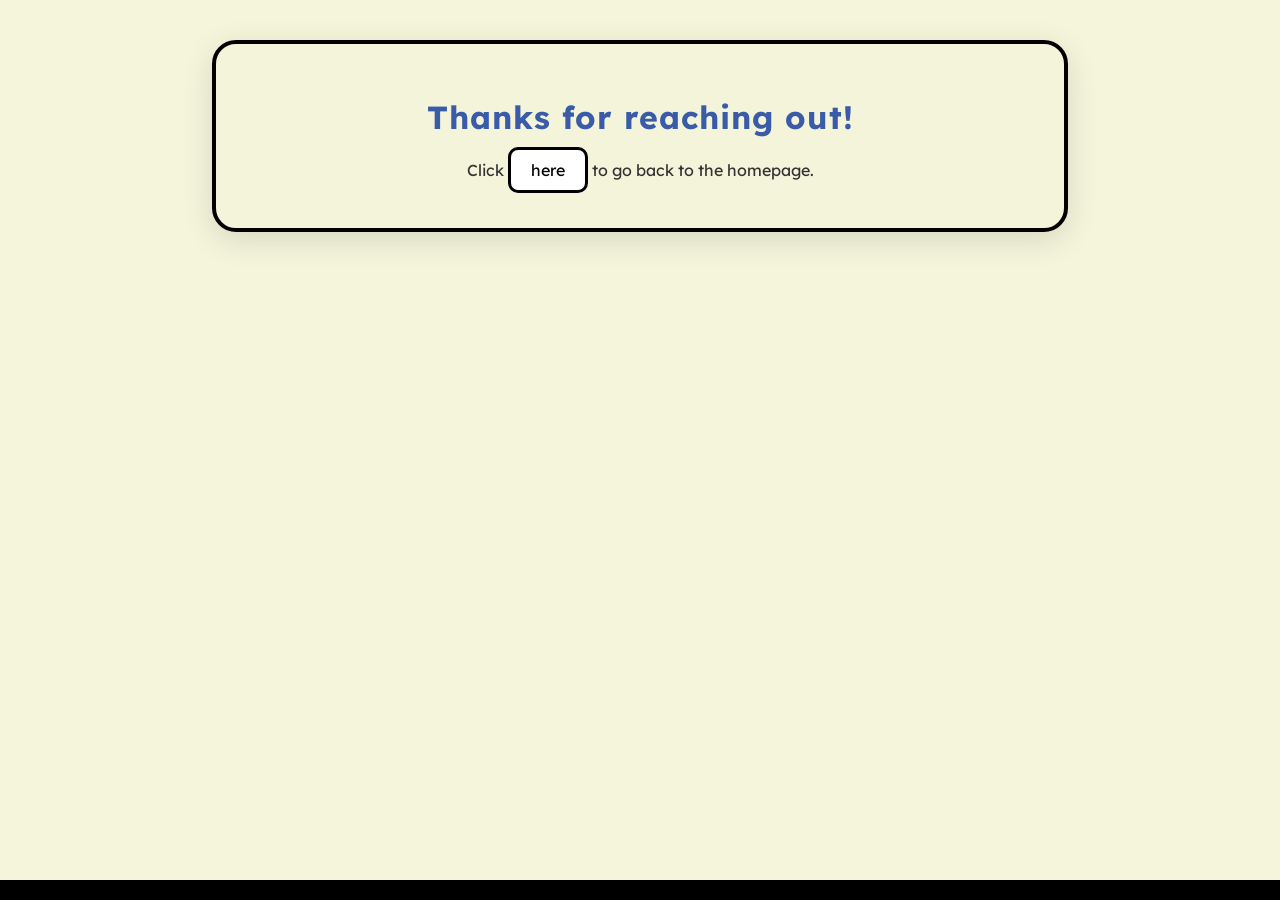
==== contact-success.html @ 4dc15fe0 "new" ====
<!DOCTYPE html>
<html lang="en">
  <head>
    <meta charset="UTF-8" />
    <meta name="viewport" content="width=device-width, initial-scale=1.0" />
    <title>Received Email</title>
    <link
      href="https://fonts.googleapis.com/css2?family=Lexend:wght@100..900&family=Permanent+Marker&display=swap"
      rel="stylesheet"
    />
    <style>
      body {
        background-color: #f5f5dc;
        margin: 0;
        padding: 0;
        font-family: "Lexend", Arial, sans-serif;
        color: #333;
      }
      .container {
        max-width: 800px;
        margin: 40px auto;
        background-color: rgba(245, 245, 220, 0.92);
        padding: 32px 24px;
        border-radius: 24px;
        border: 4px solid #000;
        box-shadow: 0 8px 32px rgba(0, 0, 0, 0.12);
        text-align: center;
      }
      h1 {
        font-family: "Permanent Marker", cursive, "Lexend", sans-serif;
        color: #3a5ca8;
        font-size: 2rem;
        margin-bottom: 0.7em;
        letter-spacing: 1px;
      }
      .footer {
        background-color: #000;
        color: #fff;
        padding: 10px;
        position: fixed;
        bottom: 0;
        left: 0;
        width: 100%;
      }
      .go-back-btn {
        margin-top: 20px;
      }
      .go-back-btn a {
        color: #000;
        background-color: #fff;
        padding: 10px 20px;
        text-decoration: none;
        font-family: "Lexend", sans-serif;
        border: 3px solid #000;
        border-radius: 10px;
      }
      .go-back-btn a:hover,
      .go-back-btn a:focus-visible {
        background-color: #fffbe7;
        outline: 3px solid #3a5ca8;
        outline-offset: 2px;
      }
    </style>
  </head>
  <body>
    <div class="container">
      <h1>Thanks for reaching out!</h1>
      <div class="go-back-btn">
        <p>
          Click <a href="https://jerrymoo.com">here</a> to go back to the
          homepage.
        </p>
      </div>
    </div>
    <div class="footer">
      <!-- Leave it empty for now -->
    </div>
    <script>
      (function () {
        const qs = new URLSearchParams(location.search);
        if (qs.get("test") !== "1") return;
        function show(results) {
          const d = document.createElement("div");
          d.style.position = "fixed";
          d.style.right = "16px";
          d.style.bottom = "16px";
          d.style.zIndex = "4000";
          d.style.background = "rgba(0,0,0,0.8)";
          d.style.color = "#fff";
          d.style.padding = "12px 16px";
          d.style.borderRadius = "12px";
          d.style.fontFamily = "Lexend, Arial, sans-serif";
          d.style.fontSize = "14px";
          d.style.boxShadow = "0 8px 24px rgba(0,0,0,0.24)";
          const pass = results.filter((r) => r.pass).length;
          const fail = results.length - pass;
          d.textContent = `UI tests: ${pass} passed, ${fail} failed`;
          document.body.appendChild(d);
        }
        function has(sel) {
          return !!document.querySelector(sel);
        }
        function all(sel) {
          return Array.from(document.querySelectorAll(sel));
        }
        function attr(el, a) {
          return el && el.getAttribute(a);
        }
        async function run() {
          const results = [];
          results.push({
            name: "Lexend font link",
            pass: has('link[href*="fonts.googleapis.com"][href*="Lexend"]'),
          });
          const h1 = document.querySelector("h1");
          results.push({
            name: "Heading text",
            pass: h1 && h1.textContent.trim().length > 0,
          });
          const link = document.querySelector(".go-back-btn a");
          results.push({
            name: "Go back link href",
            pass: link && attr(link, "href") === "https://jerrymoo.com",
          });
          if (link) {
            link.focus();
            await new Promise((r) => setTimeout(r, 50));
            const cs = getComputedStyle(link);
            results.push({
              name: "Focus outline visible",
              pass: parseFloat(cs.outlineWidth) >= 2,
            });
          }
          show(results);
        }
        run();
      })();
    </script>
  </body>
</html>
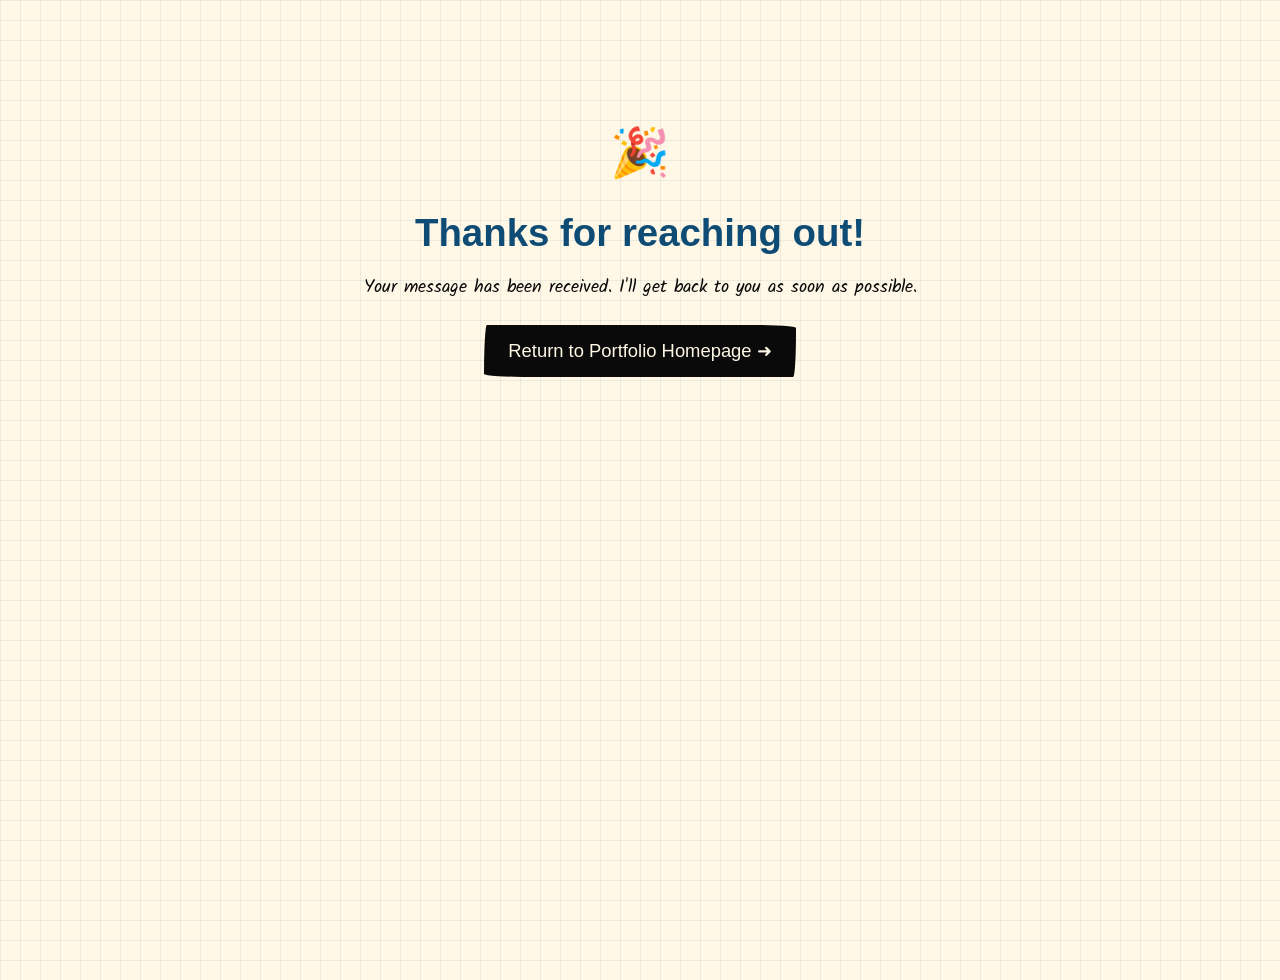
==== commit 5108cb4b: "Enhance portfolio: Add SRE CLI terminal, dark mode toggle, SVG fallbacks, and modular styles" ====
--- a/contact-success.html
+++ b/contact-success.html
@@ -1,140 +1,124 @@
 <!DOCTYPE html>
-<html lang="en">
-  <head>
-    <meta charset="UTF-8" />
-    <meta name="viewport" content="width=device-width, initial-scale=1.0" />
-    <title>Received Email</title>
-    <link
-      href="https://fonts.googleapis.com/css2?family=Lexend:wght@100..900&family=Permanent+Marker&display=swap"
-      rel="stylesheet"
-    />
-    <style>
-      body {
-        background-color: #f5f5dc;
-        margin: 0;
-        padding: 0;
-        font-family: "Lexend", Arial, sans-serif;
-        color: #333;
+<html lang="en" data-theme="light">
+<head>
+  <meta charset="UTF-8">
+  <meta name="viewport" content="width=device-width, initial-scale=1.0">
+  <title>Message Received — Jerry Moo Kee Khong</title>
+  <link href="https://fonts.googleapis.com/css2?family=Lexend:wght@100..900&family=Permanent+Marker&display=swap" rel="stylesheet">
+  <link rel="stylesheet" href="css/style.css">
+  <style>
+    .success-container {
+      max-width: 680px;
+      margin: 80px auto 40px;
+      padding: 40px 28px;
+      background: var(--paper-card-solid);
+      border: var(--border-width) solid var(--border);
+      border-radius: var(--hand);
+      box-shadow: var(--shadow-hover);
+      text-align: center;
+    }
+    .go-back-btn {
+      margin-top: 24px;
+    }
+    .go-back-btn a {
+      display: inline-block;
+      color: var(--paper);
+      background-color: var(--ink);
+      padding: 12px 24px;
+      text-decoration: none !important;
+      font-family: 'Permanent Marker', cursive, sans-serif;
+      font-size: 1.15rem;
+      border: var(--border-width) solid var(--border);
+      border-radius: var(--hand-alt);
+      box-shadow: 4px 4px 0px var(--shadow-color);
+      transition: all var(--transition-fast);
+    }
+    .go-back-btn a:hover,
+    .go-back-btn a:focus-visible {
+      background-color: var(--blue);
+      color: #FFFFFF;
+      outline: 3px solid var(--blue);
+      outline-offset: 3px;
+      box-shadow: 6px 6px 0px var(--shadow-color);
+      transform: translate(-2px, -2px);
+    }
+  </style>
+</head>
+<body>
+
+  <div class="success-container">
+    <div style="font-size:3rem;margin-bottom:12px;">🎉</div>
+    <h1 style="color:var(--blue);font-size:2.4rem;">Thanks for reaching out!</h1>
+    <p style="font-size:1.15rem;margin-top:12px;">Your message has been received. I'll get back to you as soon as possible.</p>
+    
+    <div class="go-back-btn">
+      <a href="index.html">Return to Portfolio Homepage ➜</a>
+    </div>
+  </div>
+
+  <!-- UI Diagnostic Test Runner for contact-success.html?test=1 -->
+  <script>
+    (function () {
+      const qs = new URLSearchParams(location.search);
+      if (qs.get("test") !== "1") return;
+      
+      function show(results) {
+        const d = document.createElement("div");
+        d.style.position = "fixed";
+        d.style.right = "16px";
+        d.style.bottom = "16px";
+        d.style.zIndex = "4000";
+        d.style.background = "rgba(15,23,42,0.92)";
+        d.style.color = "#fff";
+        d.style.padding = "12px 16px";
+        d.style.borderRadius = "12px";
+        d.style.fontFamily = "Lexend, Arial, sans-serif";
+        d.style.fontSize = "14px";
+        d.style.boxShadow = "0 8px 24px rgba(0,0,0,0.4)";
+        const pass = results.filter((r) => r.pass).length;
+        const fail = results.length - pass;
+        d.textContent = `UI tests: ${pass} passed, ${fail} failed`;
+        document.body.appendChild(d);
       }
-      .container {
-        max-width: 800px;
-        margin: 40px auto;
-        background-color: rgba(245, 245, 220, 0.92);
-        padding: 32px 24px;
-        border-radius: 24px;
-        border: 4px solid #000;
-        box-shadow: 0 8px 32px rgba(0, 0, 0, 0.12);
-        text-align: center;
+      
+      function has(sel) {
+        return !!document.querySelector(sel);
       }
-      h1 {
-        font-family: "Permanent Marker", cursive, "Lexend", sans-serif;
-        color: #3a5ca8;
-        font-size: 2rem;
-        margin-bottom: 0.7em;
-        letter-spacing: 1px;
+      
+      function attr(el, a) {
+        return el && el.getAttribute(a);
       }
-      .footer {
-        background-color: #000;
-        color: #fff;
-        padding: 10px;
-        position: fixed;
-        bottom: 0;
-        left: 0;
-        width: 100%;
+      
+      async function run() {
+        const results = [];
+        results.push({
+          name: "Lexend font link",
+          pass: has('link[href*="fonts.googleapis.com"][href*="Lexend"]'),
+        });
+        const h1 = document.querySelector("h1");
+        results.push({
+          name: "Heading text",
+          pass: h1 && h1.textContent.trim().length > 0,
+        });
+        const link = document.querySelector(".go-back-btn a");
+        results.push({
+          name: "Go back link href",
+          pass: link && (attr(link, "href") === "index.html" || attr(link, "href") === "https://jerrymoo.com"),
+        });
+        if (link) {
+          link.focus();
+          await new Promise((r) => setTimeout(r, 50));
+          const cs = getComputedStyle(link);
+          results.push({
+            name: "Focus outline visible",
+            pass: parseFloat(cs.outlineWidth) >= 2 || parseFloat(cs.boxShadow) !== 0,
+          });
+        }
+        show(results);
       }
-      .go-back-btn {
-        margin-top: 20px;
-      }
-      .go-back-btn a {
-        color: #000;
-        background-color: #fff;
-        padding: 10px 20px;
-        text-decoration: none;
-        font-family: "Lexend", sans-serif;
-        border: 3px solid #000;
-        border-radius: 10px;
-      }
-      .go-back-btn a:hover,
-      .go-back-btn a:focus-visible {
-        background-color: #fffbe7;
-        outline: 3px solid #3a5ca8;
-        outline-offset: 2px;
-      }
-    </style>
-  </head>
-  <body>
-    <div class="container">
-      <h1>Thanks for reaching out!</h1>
-      <div class="go-back-btn">
-        <p>
-          Click <a href="https://jerrymoo.com">here</a> to go back to the
-          homepage.
-        </p>
-      </div>
-    </div>
-    <div class="footer">
-      <!-- Leave it empty for now -->
-    </div>
-    <script>
-      (function () {
-        const qs = new URLSearchParams(location.search);
-        if (qs.get("test") !== "1") return;
-        function show(results) {
-          const d = document.createElement("div");
-          d.style.position = "fixed";
-          d.style.right = "16px";
-          d.style.bottom = "16px";
-          d.style.zIndex = "4000";
-          d.style.background = "rgba(0,0,0,0.8)";
-          d.style.color = "#fff";
-          d.style.padding = "12px 16px";
-          d.style.borderRadius = "12px";
-          d.style.fontFamily = "Lexend, Arial, sans-serif";
-          d.style.fontSize = "14px";
-          d.style.boxShadow = "0 8px 24px rgba(0,0,0,0.24)";
-          const pass = results.filter((r) => r.pass).length;
-          const fail = results.length - pass;
-          d.textContent = `UI tests: ${pass} passed, ${fail} failed`;
-          document.body.appendChild(d);
-        }
-        function has(sel) {
-          return !!document.querySelector(sel);
-        }
-        function all(sel) {
-          return Array.from(document.querySelectorAll(sel));
-        }
-        function attr(el, a) {
-          return el && el.getAttribute(a);
-        }
-        async function run() {
-          const results = [];
-          results.push({
-            name: "Lexend font link",
-            pass: has('link[href*="fonts.googleapis.com"][href*="Lexend"]'),
-          });
-          const h1 = document.querySelector("h1");
-          results.push({
-            name: "Heading text",
-            pass: h1 && h1.textContent.trim().length > 0,
-          });
-          const link = document.querySelector(".go-back-btn a");
-          results.push({
-            name: "Go back link href",
-            pass: link && attr(link, "href") === "https://jerrymoo.com",
-          });
-          if (link) {
-            link.focus();
-            await new Promise((r) => setTimeout(r, 50));
-            const cs = getComputedStyle(link);
-            results.push({
-              name: "Focus outline visible",
-              pass: parseFloat(cs.outlineWidth) >= 2,
-            });
-          }
-          show(results);
-        }
-        run();
-      })();
-    </script>
-  </body>
+      run();
+    })();
+  </script>
+  <script src="js/main.js"></script>
+</body>
 </html>
--- a/css/style.css
+++ b/css/style.css
@@ -0,0 +1,725 @@
+/* ==========================================
+   Jerry Moo Kee Khong - Sketchbook Portfolio Stylesheet
+   ========================================== */
+
+@import url('https://fonts.googleapis.com/css2?family=Architects+Daughter&family=Fira+Code:wght@400;500;700&family=Kalam:wght@400;700&family=Permanent+Marker&family=Shadows+Into+Light&display=swap');
+
+:root {
+  --paper: #FFF8E7;
+  --paper-card: rgba(255, 248, 231, 0.96);
+  --paper-white: #FFFFFF;
+  --ink: #0A0A0A;
+  --blue: #0F4C75;
+  --red: #C1121F;
+  --green: #059669;
+  --grid: rgba(15, 76, 117, 0.08);
+  --border: rgba(10, 10, 10, 0.85);
+  --sidebar: 200px;
+  --hand: 255px 15px 225px 15px/15px 225px 15px 255px;
+  --hand-alt: 15px 225px 15px 255px/255px 15px 225px 15px;
+  --shadow: 3px 3px 0px var(--ink);
+}
+
+[data-theme="dark"] {
+  --paper: #0F172A;
+  --paper-card: rgba(30, 41, 59, 0.94);
+  --paper-white: #1E293B;
+  --ink: #F8FAFC;
+  --blue: #60A5FA;
+  --red: #F87171;
+  --green: #34D399;
+  --grid: rgba(255, 255, 255, 0.04);
+  --border: #475569;
+  --shadow: 3px 3px 0px #020617;
+}
+
+/* Reset & Layout Base */
+*, *::before, *::after {
+  box-sizing: border-box;
+  margin: 0;
+  padding: 0;
+}
+
+html {
+  scroll-behavior: smooth;
+}
+
+body {
+  display: block;
+  min-height: 100vh;
+  background: var(--paper);
+  font-family: "Kalam", cursive, sans-serif;
+  color: var(--ink);
+  background-image: linear-gradient(var(--grid) 1px, transparent 1px), linear-gradient(90deg, var(--grid) 1px, transparent 1px);
+  background-size: 20px 20px;
+  line-height: 1.5;
+  font-size: 1.05rem;
+  transition: background-color 0.25s, color 0.25s;
+}
+
+/* Typography */
+h1 {
+  font-family: "Permanent Marker", cursive, sans-serif;
+  font-size: clamp(2rem, 3.2vw, 2.8rem);
+  margin-bottom: 0.3em;
+  color: var(--ink);
+}
+
+h2 {
+  font-family: "Permanent Marker", cursive, sans-serif;
+  font-size: 1.7rem;
+  border-bottom: 2px solid var(--border);
+  padding-bottom: 6px;
+  margin-bottom: 14px;
+  position: relative;
+  color: var(--ink);
+}
+
+h2::after {
+  content: "→";
+  position: absolute;
+  right: -18px;
+  color: var(--red);
+}
+
+h3 {
+  margin: 12px 0 4px;
+  font-family: "Permanent Marker", cursive, sans-serif;
+  font-size: 1.2rem;
+  color: var(--ink);
+}
+
+h4 {
+  font-family: "Permanent Marker", cursive, sans-serif;
+  font-size: 1.05rem;
+  margin-top: 8px;
+  color: var(--ink);
+}
+
+p {
+  margin-bottom: 8px;
+}
+
+a {
+  color: var(--blue);
+  text-decoration: none;
+}
+
+a:hover {
+  color: var(--red);
+  text-decoration: underline wavy var(--red);
+}
+
+/* Sidebar Navigation */
+nav {
+  position: fixed;
+  left: 16px;
+  top: 16px;
+  bottom: 16px;
+  width: var(--sidebar);
+  background: var(--paper-card);
+  border: 2px solid var(--border);
+  border-radius: var(--hand);
+  padding: 16px 12px;
+  z-index: 10;
+  overflow-y: auto;
+  display: flex;
+  flex-direction: column;
+  justify-content: space-between;
+  box-shadow: var(--shadow);
+}
+
+.frame {
+  width: 84px;
+  height: 84px;
+  margin: 0 auto 12px;
+  border: 2px solid var(--border);
+  border-radius: 50%;
+  padding: 3px;
+  background: var(--paper-white);
+  box-shadow: 2px 2px 0px var(--border);
+}
+
+.frame img {
+  width: 100%;
+  height: 100%;
+  border-radius: 50%;
+  object-fit: cover;
+  display: block;
+}
+
+nav ul {
+  list-style: none;
+}
+
+nav li {
+  margin: 5px 0;
+}
+
+nav a {
+  display: block;
+  padding: 7px 10px;
+  font-family: "Architects Daughter", cursive, sans-serif;
+  color: var(--ink);
+  text-decoration: none !important;
+  border: 2px solid transparent;
+  border-radius: 12px;
+  transition: all 0.15s;
+}
+
+nav a:hover, nav a.active {
+  background: rgba(15, 76, 117, 0.1);
+  border-color: var(--blue);
+  color: var(--blue);
+}
+
+nav a.active::before {
+  content: "✓ ";
+  color: var(--red);
+}
+
+.sidebar-controls {
+  margin-top: 12px;
+  padding-top: 10px;
+  border-top: 1.5px dashed var(--border);
+  display: flex;
+  flex-direction: column;
+  gap: 8px;
+}
+
+.btn-ctrl {
+  display: flex;
+  align-items: center;
+  justify-content: center;
+  gap: 6px;
+  width: 100%;
+  padding: 6px 10px;
+  font-family: "Architects Daughter", cursive, sans-serif;
+  font-size: 0.9rem;
+  font-weight: bold;
+  color: var(--ink);
+  background: var(--paper-white);
+  border: 2px solid var(--border);
+  border-radius: 10px;
+  box-shadow: 2px 2px 0px var(--border);
+  cursor: pointer;
+  transition: all 0.15s;
+}
+
+.btn-ctrl:hover {
+  background: rgba(15, 76, 117, 0.1);
+  color: var(--blue);
+  transform: translate(-1px, -1px);
+  box-shadow: 3px 3px 0px var(--border);
+}
+
+.btn-ctrl:active {
+  transform: translate(1px, 1px);
+  box-shadow: 1px 1px 0px var(--border);
+}
+
+/* Main Content Area */
+.content {
+  width: 100%;
+  padding: 20px 24px 20px 236px;
+}
+
+.section {
+  margin-bottom: 20px;
+  padding: 24px;
+  background: var(--paper-card);
+  border: 2px solid var(--border);
+  border-radius: var(--hand);
+  scroll-margin-top: 28px;
+  box-shadow: var(--shadow);
+  position: relative;
+}
+
+.annotation {
+  font-family: "Shadows Into Light", cursive, sans-serif;
+  color: var(--red);
+  margin-left: 6px;
+  font-weight: bold;
+}
+
+/* Projects Showcase */
+.project {
+  display: flex;
+  gap: 16px;
+  padding: 14px;
+  margin-bottom: 14px;
+  background: var(--paper-white);
+  border: 2px solid var(--border);
+  border-radius: var(--hand);
+  position: relative;
+  box-shadow: 2px 2px 0px var(--border);
+}
+
+.project img {
+  width: 130px;
+  height: 130px;
+  object-fit: cover;
+  border-radius: 12px;
+  border: 1px solid var(--border);
+  background: var(--paper);
+}
+
+.project-copy {
+  display: flex;
+  flex-direction: column;
+  justify-content: center;
+  gap: 6px;
+  max-width: 560px;
+}
+
+.project-copy p {
+  margin: 0;
+  line-height: 1.45;
+}
+
+.project-meta {
+  font-family: "Architects Daughter", cursive, sans-serif;
+  color: var(--blue);
+  font-weight: bold;
+}
+
+.project-link {
+  align-self: flex-start;
+  padding: 6px 10px;
+  border: 2px solid var(--border);
+  border-radius: 12px;
+  background: var(--paper);
+  font-family: "Architects Daughter", cursive, sans-serif;
+  color: var(--ink);
+  box-shadow: 2px 2px 0px var(--border);
+}
+
+.project-link:hover {
+  background: var(--blue);
+  color: #FFF;
+  text-decoration: none !important;
+}
+
+.overlay {
+  position: absolute;
+  left: 14px;
+  top: 14px;
+  width: 130px;
+  height: 130px;
+  background: rgba(0, 0, 0, 0.82);
+  color: #fff;
+  display: flex;
+  align-items: center;
+  justify-content: center;
+  opacity: 0;
+  transition: opacity 0.2s;
+  border-radius: 12px;
+  text-align: center;
+  padding: 8px;
+}
+
+.overlay div {
+  display: flex;
+  flex-direction: column;
+  gap: 4px;
+}
+
+.overlay h3 {
+  font-size: 0.95rem;
+  margin: 0;
+  color: #fff;
+}
+
+.overlay p {
+  font-size: 0.72rem;
+  line-height: 1.25;
+  margin: 0;
+  color: #E2E8F0;
+}
+
+.overlay a {
+  font-size: 0.75rem;
+  color: #60A5FA;
+  text-decoration: underline;
+}
+
+.project:hover .overlay {
+  opacity: 1;
+}
+
+.small-project {
+  display: flex;
+  align-items: center;
+  gap: 10px;
+  padding: 11px;
+  margin-bottom: 10px;
+  background: var(--paper-white);
+  border: 2px solid var(--border);
+  border-radius: var(--hand);
+  box-shadow: 2px 2px 0px var(--border);
+}
+
+/* Skills Grid */
+.skills-logos {
+  display: grid;
+  grid-template-columns: repeat(auto-fill, minmax(110px, 1fr));
+  gap: 12px;
+  margin-top: 10px;
+}
+
+.skill-logo-container {
+  text-align: center;
+  padding: 12px;
+  background: var(--paper-white);
+  border: 2px solid var(--border);
+  border-radius: var(--hand);
+  box-shadow: 2px 2px 0px var(--border);
+  transition: transform 0.15s;
+}
+
+.skill-logo-container:hover {
+  transform: translateY(-2px);
+}
+
+.skill-logo {
+  width: 44px;
+  height: 44px;
+  padding: 5px;
+  background: var(--paper);
+  border: 1px solid var(--border);
+  border-radius: 8px;
+  object-fit: contain;
+}
+
+.icon-name {
+  font-family: "Architects Daughter", cursive, sans-serif;
+  font-size: 12px;
+  margin-top: 5px;
+  display: block;
+  font-weight: bold;
+}
+
+/* Certifications Container */
+.certifications-container {
+  display: flex;
+  flex-wrap: wrap;
+  gap: 14px;
+  margin-top: 10px;
+}
+
+.certification {
+  flex: 1 1 140px;
+  text-align: center;
+  padding: 12px;
+  background: var(--paper-white);
+  border: 2px solid var(--border);
+  border-radius: var(--hand);
+  position: relative;
+  box-shadow: 2px 2px 0px var(--border);
+}
+
+.certification::after {
+  content: "VERIFIED";
+  position: absolute;
+  top: -6px;
+  right: -6px;
+  font-size: 9px;
+  color: var(--red);
+  border: 1px solid var(--red);
+  padding: 0 3px;
+  background: var(--paper);
+  transform: rotate(11deg);
+  font-family: "Permanent Marker", cursive, sans-serif;
+}
+
+.cert-image {
+  width: 76px;
+  margin-top: 6px;
+  border: 1px solid var(--border);
+  border-radius: 5px;
+}
+
+/* Social & Contact */
+.social-icon {
+  width: 28px;
+  height: 28px;
+  padding: 4px;
+  background: var(--paper-white);
+  border: 1px solid var(--border);
+  border-radius: 50%;
+  box-shadow: 1px 1px 0px var(--border);
+  transition: transform 0.15s;
+}
+
+.social-icon:hover {
+  transform: scale(1.1);
+}
+
+#contact form {
+  display: grid;
+  grid-template-columns: 1fr 1fr;
+  gap: 10px;
+  max-width: 680px;
+  margin-top: 10px;
+}
+
+#contact input, #contact textarea {
+  padding: 10px;
+  border: 2px solid var(--border);
+  border-radius: var(--hand);
+  font-family: "Kalam", cursive, sans-serif;
+  background: var(--paper-white);
+  color: var(--ink);
+  font-size: 1rem;
+}
+
+#contact textarea {
+  grid-column: 1 / -1;
+  min-height: 130px;
+}
+
+#contact input[type=submit] {
+  grid-column: 1 / -1;
+  background: var(--ink);
+  color: var(--paper);
+  font-family: "Permanent Marker", cursive, sans-serif;
+  font-size: 1.15rem;
+  padding: 10px;
+  border: 2px solid var(--border);
+  box-shadow: 2px 2px 0 var(--ink);
+  cursor: pointer;
+  transition: all 0.15s;
+}
+
+#contact input[type=submit]:hover {
+  background: var(--blue);
+  color: #FFF;
+  box-shadow: 4px 4px 0 var(--ink);
+}
+
+/* Toast */
+.toast {
+  position: fixed;
+  right: 16px;
+  bottom: 16px;
+  padding: 10px 14px;
+  background: rgba(10, 10, 10, 0.92);
+  color: var(--paper);
+  border: 2px solid var(--border);
+  border-radius: 12px;
+  font-family: "Architects Daughter", cursive, sans-serif;
+  opacity: 0;
+  transform: translateY(8px);
+  pointer-events: none;
+  transition: opacity 0.2s, transform 0.2s;
+  z-index: 200;
+}
+
+.toast.show {
+  opacity: 1;
+  transform: translateY(0);
+}
+
+/* SRE Command Terminal Modal (Sketchbook Theme) */
+.terminal-modal {
+  position: fixed;
+  inset: 0;
+  background: rgba(10, 10, 10, 0.75);
+  backdrop-filter: blur(6px);
+  display: flex;
+  align-items: center;
+  justify-content: center;
+  padding: 16px;
+  z-index: 2000;
+  opacity: 0;
+  visibility: hidden;
+  transition: all 0.2s;
+}
+
+.terminal-modal.open {
+  opacity: 1;
+  visibility: visible;
+}
+
+.terminal-window {
+  width: 100%;
+  max-width: 760px;
+  height: 500px;
+  background: #0A0F1D;
+  border: 3px solid var(--border);
+  border-radius: var(--hand);
+  box-shadow: 6px 6px 0px var(--ink);
+  display: flex;
+  flex-direction: column;
+  overflow: hidden;
+  font-family: 'Fira Code', 'Consolas', monospace;
+  color: #38BDF8;
+}
+
+.terminal-bar {
+  display: flex;
+  align-items: center;
+  justify-content: space-between;
+  padding: 10px 16px;
+  background: #1E293B;
+  border-bottom: 2px solid var(--border);
+}
+
+.terminal-dots {
+  display: flex;
+  gap: 8px;
+}
+
+.terminal-dot {
+  width: 12px;
+  height: 12px;
+  border-radius: 50%;
+  border: 1px solid var(--border);
+  cursor: pointer;
+}
+
+.dot-red { background: #EF4444; }
+.dot-yellow { background: #F59E0B; }
+.dot-green { background: #10B981; }
+
+.terminal-title {
+  font-family: "Architects Daughter", cursive, sans-serif;
+  font-size: 0.9rem;
+  color: #F8FAFC;
+  font-weight: bold;
+}
+
+.terminal-body {
+  flex-grow: 1;
+  padding: 16px;
+  overflow-y: auto;
+  display: flex;
+  flex-direction: column;
+  gap: 8px;
+  font-size: 0.92rem;
+  line-height: 1.5;
+}
+
+.terminal-prompt {
+  color: #4ADE80;
+  font-weight: 700;
+}
+
+.terminal-input-row {
+  display: flex;
+  align-items: center;
+  gap: 8px;
+}
+
+.terminal-input {
+  flex-grow: 1;
+  background: transparent;
+  border: none;
+  outline: none;
+  color: #F8FAFC;
+  font-family: 'Fira Code', monospace;
+  font-size: 0.95rem;
+}
+
+.terminal-chips {
+  display: flex;
+  gap: 6px;
+  padding: 8px 12px;
+  background: #0F172A;
+  border-top: 1px dashed #334155;
+  overflow-x: auto;
+}
+
+.chip-btn {
+  padding: 3px 10px;
+  background: #1E293B;
+  border: 1px solid var(--border);
+  border-radius: 8px;
+  color: #38BDF8;
+  font-family: "Architects Daughter", cursive, sans-serif;
+  font-size: 0.85rem;
+  font-weight: bold;
+  cursor: pointer;
+  white-space: nowrap;
+}
+
+.chip-btn:hover {
+  background: #0284C7;
+  color: #FFF;
+}
+
+/* Mobile Top Nav */
+.mobile-topnav, .mobile-menu {
+  display: none;
+}
+
+@media(max-width: 860px) {
+  nav {
+    display: none;
+  }
+  .mobile-topnav {
+    display: flex;
+    position: fixed;
+    top: 0;
+    left: 0;
+    right: 0;
+    height: 52px;
+    background: var(--paper-card);
+    border-bottom: 2px solid var(--border);
+    align-items: center;
+    justify-content: space-between;
+    padding: 0 12px;
+    z-index: 100;
+  }
+  .mobile-topnav span {
+    font-family: "Permanent Marker", cursive, sans-serif;
+    color: var(--blue);
+    font-size: 1.2rem;
+  }
+  .mobile-menu {
+    position: fixed;
+    top: 52px;
+    left: 0;
+    right: 0;
+    background: var(--paper-card);
+    border-bottom: 2px solid var(--border);
+    display: none;
+    flex-direction: column;
+    z-index: 99;
+  }
+  .mobile-menu.open {
+    display: flex;
+  }
+  .mobile-menu a {
+    padding: 12px 16px;
+    border-bottom: 1px solid #eee;
+    font-family: "Architects Daughter", cursive, sans-serif;
+    color: var(--ink);
+    text-decoration: none !important;
+  }
+  .content {
+    padding: 64px 14px 20px;
+  }
+  .project {
+    flex-direction: column;
+    text-align: left;
+    align-items: flex-start;
+  }
+  .project img {
+    width: 110px;
+    height: 110px;
+    transform: none;
+  }
+  .project-copy {
+    max-width: none;
+  }
+  .overlay {
+    width: 110px;
+    height: 110px;
+    left: 14px;
+    top: 14px;
+  }
+  #contact form {
+    grid-template-columns: 1fr;
+  }
+}
